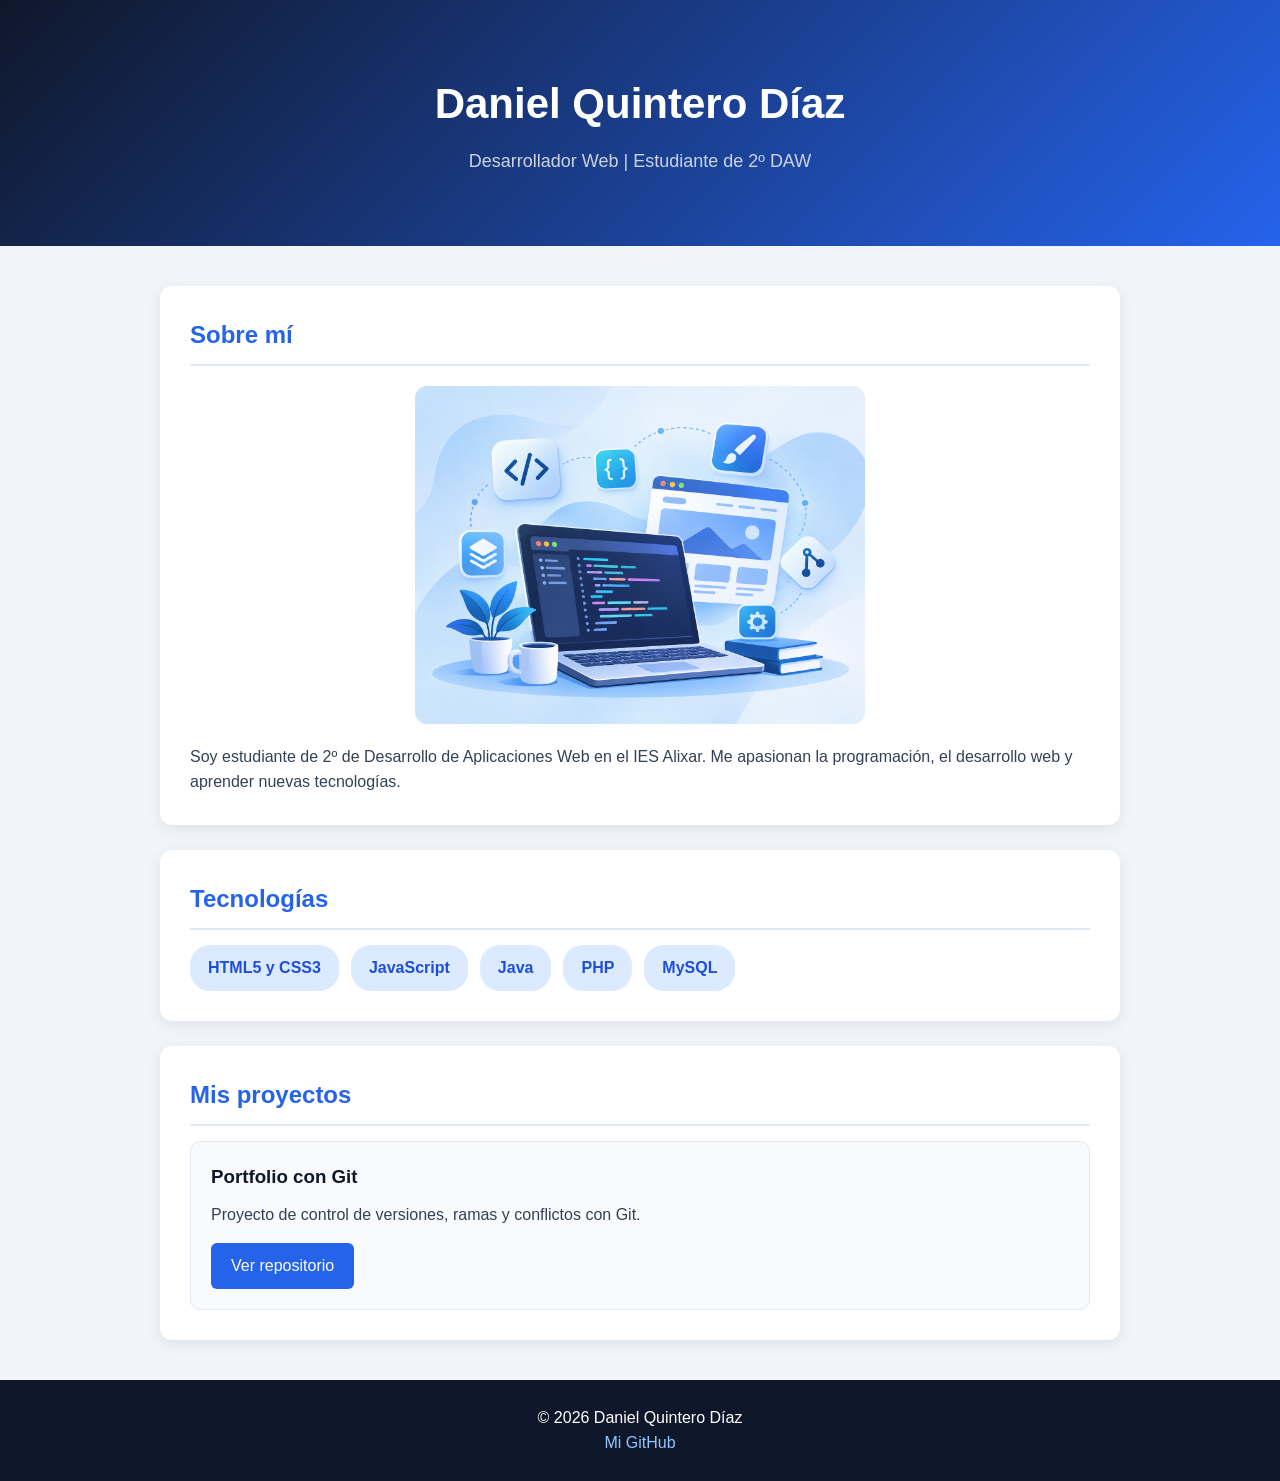
==== index.html @ b1a17800 "feat: añadir imagen al portfolio" ====
<!DOCTYPE html>
<html lang="es">
<head>
    <meta charset="UTF-8">
    <meta name="viewport" content="width=device-width, initial-scale=1.0">
    <title>Portfolio | Daniel Quintero Díaz</title>
    <link rel="stylesheet" href="css/styles.css">
</head>
<body>

    <header>
        <h1>Daniel Quintero Díaz</h1>
        <p>Desarrollador Web | Estudiante de 2º DAW</p>
    </header>

    <main>
        <section id="sobre-mi">
            <h2>Sobre mí</h2>
            <img src="img/desarrollo-web.png"
                    alt="Ilustración de desarrollo web"
                    class="imagen-portfolio">
            <p>
                Soy estudiante de 2º de Desarrollo de
                Aplicaciones Web en el IES Alixar.
                Me apasionan la programación, el desarrollo
                web y aprender nuevas tecnologías.
            </p>
        </section>

        <section id="tecnologias">
            <h2>Tecnologías</h2>
            <ul>
                <li>HTML5 y CSS3</li>
                <li>JavaScript</li>
                <li>Java</li>
                <li>PHP</li>
                <li>MySQL</li>
            </ul>
        </section>

        <section id="proyectos">
            <h2>Mis proyectos</h2>

            <article>
                <h3>Portfolio con Git</h3>
                <p>
                    Proyecto de control de versiones,
                    ramas y conflictos con Git.
                </p>
                <a href="https://github.com/Danielqd07/daw2-git-portfolio"
                   target="_blank" rel="noopener noreferrer">
                    Ver repositorio
                </a>
            </article>
        </section>
    </main>

    <footer>
        <p>© 2026 Daniel Quintero Díaz</p>
        <a href="https://github.com/Danielqd07"
           target="_blank" rel="noopener noreferrer">
            Mi GitHub
        </a>
    </footer>

</body>
</html>
---- css/styles.css ----
/* Estilos generales */
* {
    margin: 0;
    padding: 0;
    box-sizing: border-box;
}

body {
    font-family: Arial, sans-serif;
    background-color: #f1f5f9;
    color: #334155;
    line-height: 1.6;
}

/* Cabecera */
header {
    background: linear-gradient(135deg, #0f172a, #2563eb);
    color: white;
    text-align: center;
    padding: 70px 20px;
}

header h1 {
    font-size: 42px;
    margin-bottom: 10px;
}

header p {
    font-size: 18px;
    color: #cbd5e1;
}

/* Contenido principal */
main {
    max-width: 1000px;
    margin: 40px auto;
    padding: 0 20px;
}

/* Secciones */
section {
    background-color: white;
    padding: 30px;
    margin-bottom: 25px;
    border-radius: 12px;
    box-shadow: 0 4px 15px rgba(0, 0, 0, 0.08);
}

section h2 {
    color: #2563eb;
    margin-bottom: 15px;
    border-bottom: 2px solid #e2e8f0;
    padding-bottom: 10px;
}

/* Lista de tecnologías */
ul {
    list-style: none;
    display: flex;
    flex-wrap: wrap;
    gap: 12px;
}

li {
    background-color: #dbeafe;
    color: #1d4ed8;
    padding: 10px 18px;
    border-radius: 20px;
    font-weight: bold;
}

/* Proyectos */
article {
    background-color: #f8fafc;
    border: 1px solid #e2e8f0;
    padding: 20px;
    border-radius: 10px;
}

article h3 {
    color: #0f172a;
    margin-bottom: 10px;
}

article p {
    margin-bottom: 15px;
}

article a {
    display: inline-block;
    background-color: #2563eb;
    color: white;
    padding: 10px 20px;
    border-radius: 6px;
    text-decoration: none;
    transition: background-color 0.3s;
}

article a:hover {
    background-color: #1d4ed8;
}

/* Pie de página */
footer {
    background-color: #0f172a;
    color: white;
    text-align: center;
    padding: 25px;
}

footer a {
    color: #93c5fd;
    text-decoration: none;
}

footer a:hover {
    text-decoration: underline;
}

/* Diseño responsive */
@media (max-width: 600px) {
    header {
        padding: 45px 15px;
    }

    header h1 {
        font-size: 30px;
    }

    header p {
        font-size: 16px;
    }

    main {
        margin: 20px auto;
    }

    section {
        padding: 20px;
    }

    ul {
        flex-direction: column;
    }
    
}
/* Imagen del portfolio */
.imagen-portfolio {
    display: block;
    width: 100%;
    max-width: 450px;
    height: auto;
    margin: 20px auto;
    border-radius: 12px;
}
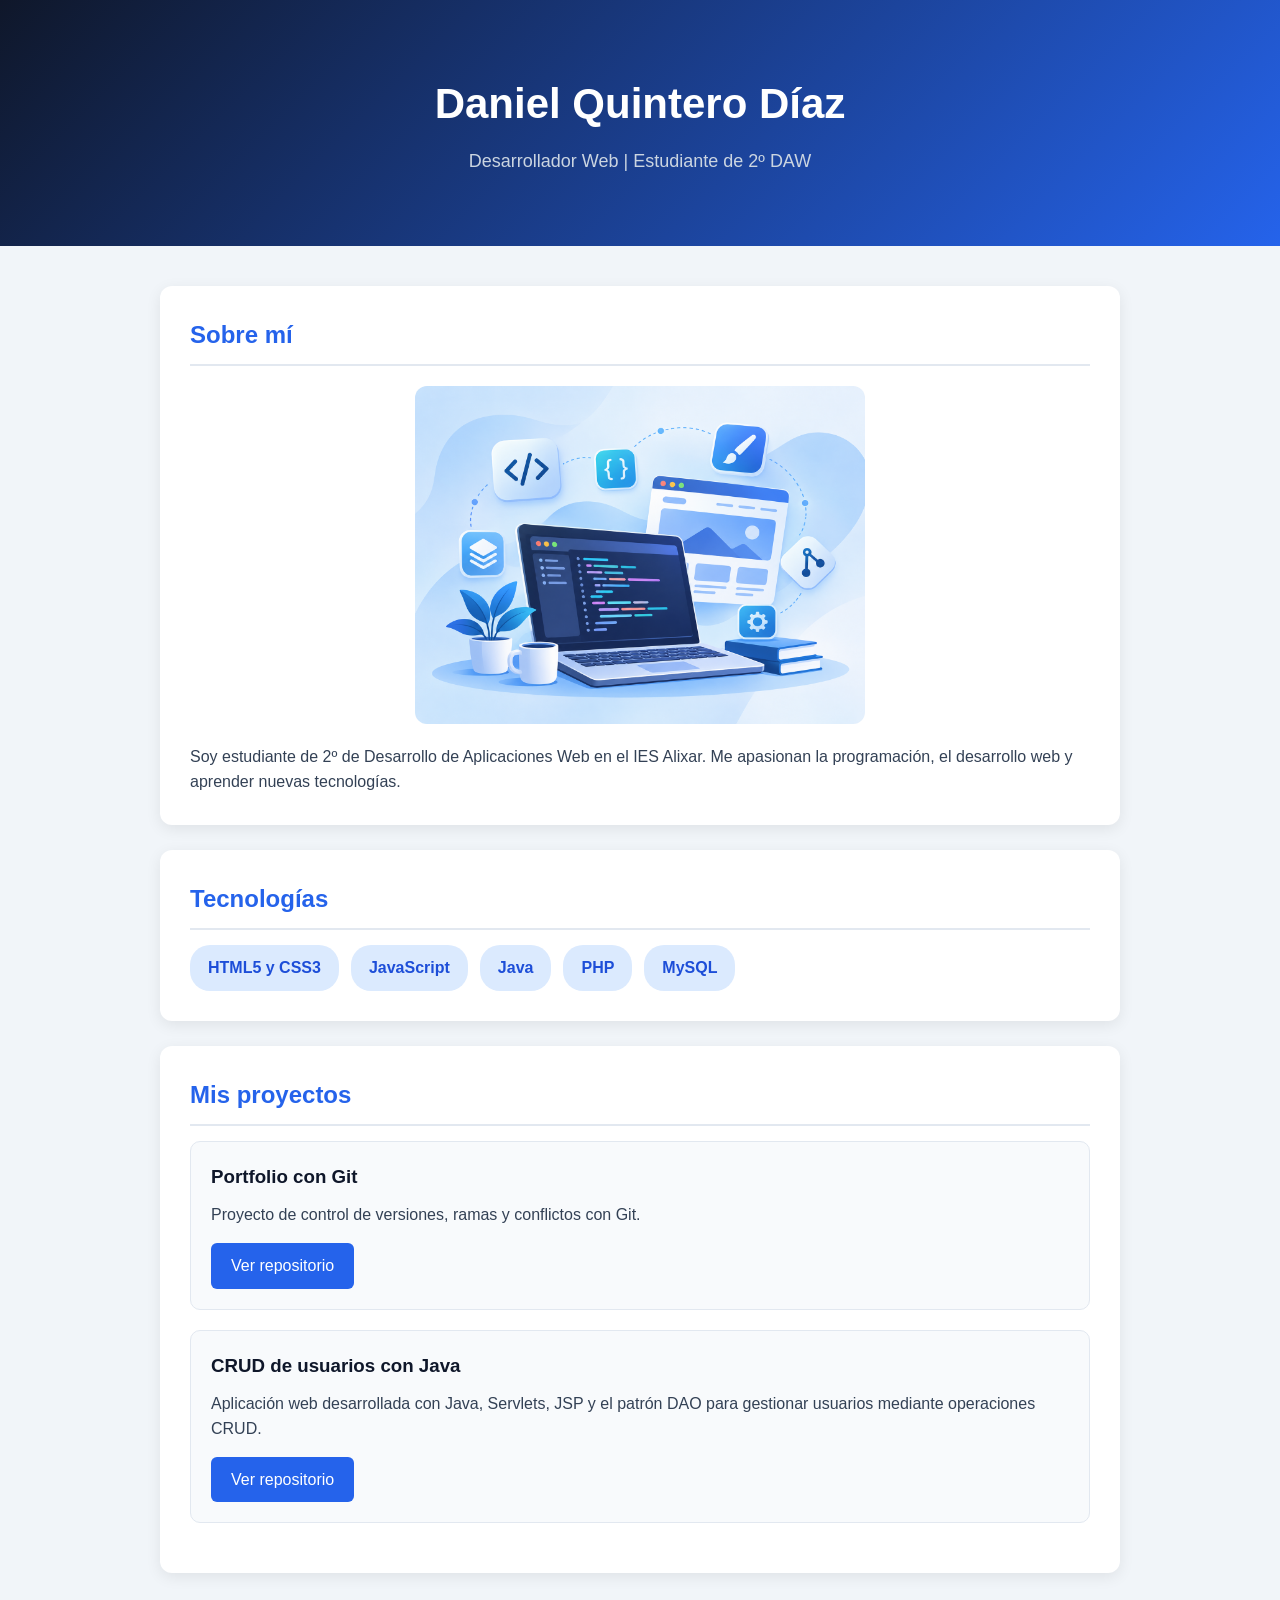
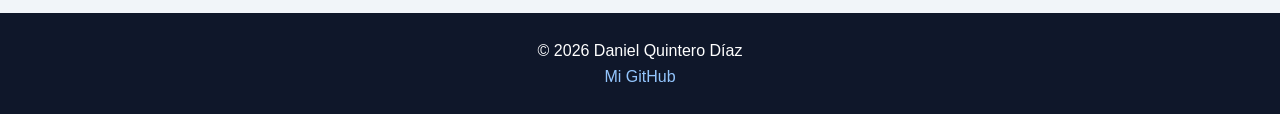
==== commit ff33980b: "feat: añadir proyecto CRUD al portfolio" ====
--- a/index.html
+++ b/index.html
@@ -53,6 +53,18 @@
                     Ver repositorio
                 </a>
             </article>
+            <article>
+                <h3>CRUD de usuarios con Java</h3>
+                <p>
+                    Aplicación web desarrollada con Java,
+                    Servlets, JSP y el patrón DAO para
+                    gestionar usuarios mediante operaciones CRUD.
+                </p>
+                <a href="https://github.com/Danielqd07/dwese-user-crud-servlet-dqd"
+                target="_blank" rel="noopener noreferrer">
+                    Ver repositorio
+                </a>
+            </article>
         </section>
     </main>
 
--- a/css/styles.css
+++ b/css/styles.css
@@ -76,6 +76,7 @@
     border: 1px solid #e2e8f0;
     padding: 20px;
     border-radius: 10px;
+    margin-bottom: 20px;
 }
 
 article h3 {
@@ -153,4 +154,13 @@
     height: auto;
     margin: 20px auto;
     border-radius: 12px;
-}+}
+/* Animaciones de las tarjetas */
+section {
+    transition: transform 0.3s ease, box-shadow 0.3s ease;
+}
+
+section:hover {
+    transform: translateY(-5px);
+    box-shadow: 0 8px 25px rgba(0, 0, 0, 0.12);
+}   
